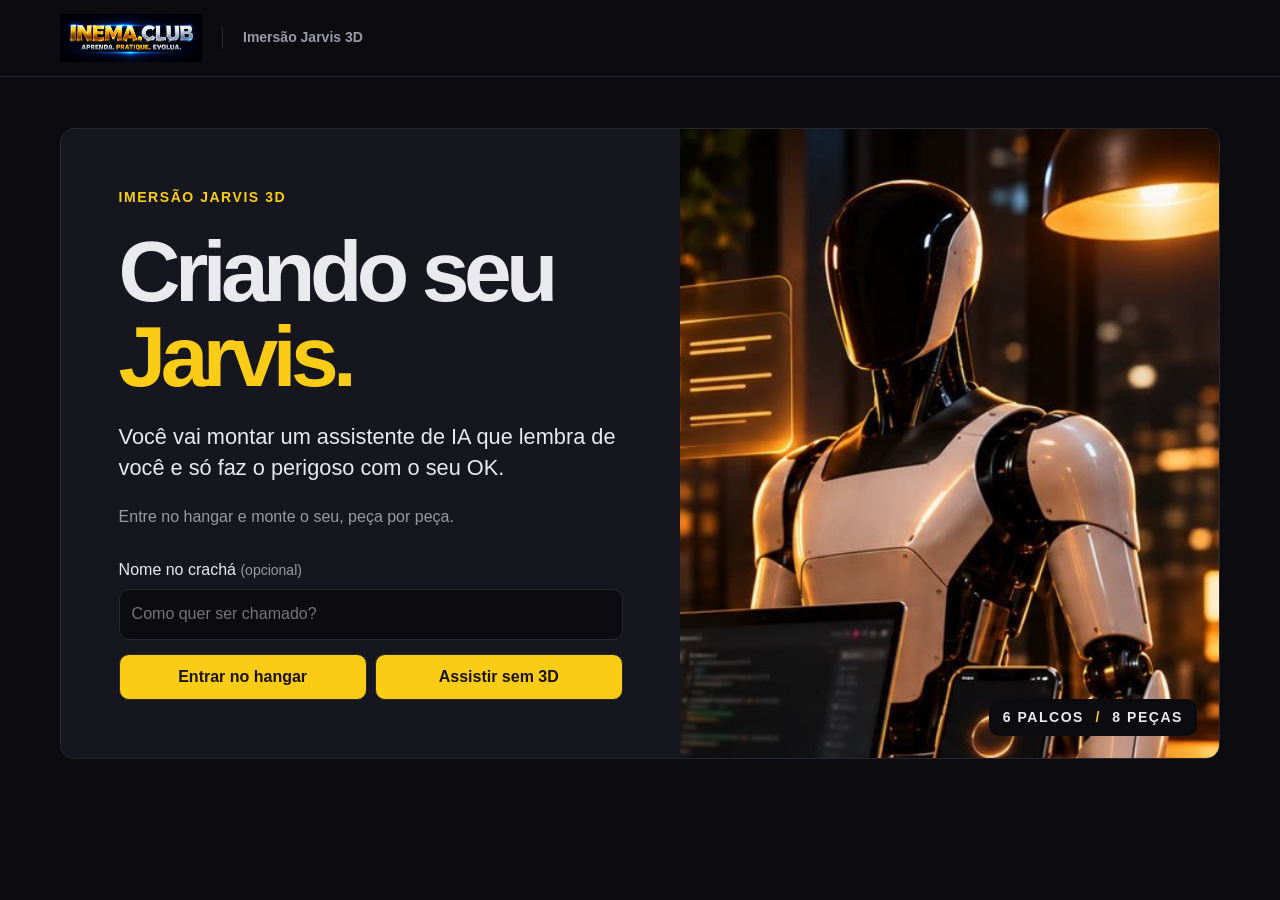
==== index.html @ d7c0c291 "rodada 2: primeira versão do hangar e revisão no navegador Co-Authored-By: Claude Opus 5.5 <noreply@" ====
<!doctype html>
<html lang="pt-BR">
<head>
<meta charset="utf-8"><meta name="viewport" content="width=device-width, initial-scale=1">
<title>Imersão Jarvis 3D · INEMA.CLUB</title>
<link rel="stylesheet" href="./src/estilo.css">
<script type="module" src="./src/interface.js"></script>
</head>
<body>
<header><div class="barra"><img src="./marca/logo-inema-club-horizontal.png" alt="INEMA.CLUB"><span>Imersão Jarvis 3D</span><span id="cracha" hidden></span></div></header>
<main>
<p id="aviso" role="status" hidden></p>
<section id="entrada" class="hero">
<div class="convite"><p class="rotulo">Imersão Jarvis 3D</p>
<h1>Criando seu <em>Jarvis.</em></h1>
<p class="lead" id="promessa"></p><p>Entre no hangar e monte o seu, peça por peça.</p>
<form id="acesso"><label for="nome">Nome no crachá <small>(opcional)</small></label>
<input id="nome" maxlength="60" autocomplete="given-name" placeholder="Como quer ser chamado?">
<div class="acoes"><button value="3d" disabled>Entrar no hangar</button><button value="sem-3d" disabled>Assistir sem 3D</button></div></form>
</div><div class="foto" role="img" aria-label="Jarvis de visor preto na bancada de montagem"><div class="legenda">6 palcos <b> / </b> 8 peças</div></div>
</section>
<section id="evento" hidden>
<div class="cab"><div><p class="rotulo">Criando seu Jarvis</p><h1 id="tituloModo" tabindex="-1">Hangar</h1></div><button id="trocar"></button></div>
<p id="fala"></p>
<details><summary>Por onde começar</summary><div id="portas"></div></details>
<div id="hangar" hidden><div id="cena"></div><div id="toque" role="group" aria-label="Caminhar"></div>
<p>Use WASD ou as setas para andar. Arraste para olhar ao redor. Toque no piso para caminhar ou num palco para abrir a sessão.</p></div>
<div class="cab"><h2 id="agendaTitulo" tabindex="-1">Agenda</h2><span id="contagem" role="status"></span></div>
<div id="agenda"></div><button id="rever" hidden>Rever o fecho</button>
</section>
<dialog id="painel" aria-labelledby="tituloPainel"><div class="cab"><p class="rotulo" id="contexto"></p><button id="fechar" aria-label="Fechar painel">Fechar</button></div><div id="sessao"></div></dialog>
<noscript>Ative o JavaScript para abrir a programação.</noscript>
</main>
</body></html>
---- src/estilo.css ----
:root{
 color-scheme:dark;--bg:#0c0c10;--card:#16161e;--line:#272730;--txt:#e9e9ee;--mut:#9a9aa6;--amb:#FACC15;--ink:#1a1206;--feito:#a6deb9;--shade:#000a;--clear:transparent;--title:Sora,Arial,sans-serif;--body:Inter,Arial,sans-serif
}
*{box-sizing:border-box}
[hidden]{display:none!important}
body{margin:0;background:var(--bg);color:var(--txt);font:16px/1.55 var(--body)}
header{border-bottom:1px solid var(--line)}
.barra,main{width:min(1160px,92%);margin:auto}
.barra{min-height:76px;display:flex;align-items:center;gap:20px;font-weight:600}
.barra img{width:142px;height:50px;object-fit:contain}
.barra>span:first-of-type{padding-left:20px;border-left:1px solid var(--line);color:var(--mut);font-size:14px}
#cracha{margin-left:auto;overflow-wrap:anywhere}
main{padding:clamp(20px,4vw,64px) 0}
.hero{display:grid;grid-template-columns:1.15fr 1fr;border:1px solid var(--line);background:var(--card);border-radius:14px;overflow:hidden}
.convite{padding:clamp(24px,4.5vw,66px)}
.rotulo,.legenda,.numero{font:600 14px/1.5 var(--title);letter-spacing:.11em;text-transform:uppercase}
.rotulo,.numero,em,a{color:var(--amb)}
.rotulo{margin:0}
h1,h2,h3,button{font-family:var(--title)}
h1,h2,h3{line-height:1.12;margin:.4em 0}
.hero h1{font-size:clamp(48px,6.7vw,94px);letter-spacing:-.065em;line-height:.99;margin:.25em 0}
em{font-style:normal}
.hero em{display:block}
p{color:var(--mut);max-width:72ch}
.lead{color:var(--txt);font-size:clamp(18px,1.7vw,23px);line-height:1.44}
form{margin-top:28px}
small{font-size:14px;color:var(--mut)}
input,button{border:1px solid var(--line);border-radius:10px;font:inherit}
input{display:block;background:var(--bg);width:100%;padding:12px;color:var(--txt);margin:6px 0 14px}
button{background:var(--card);color:var(--txt);padding:10px 16px;cursor:pointer;font-weight:600;min-height:44px}
button:hover{border-color:var(--amb)}
.acoes{display:flex;gap:8px;flex-wrap:wrap}
.acoes button,#marcar{background:var(--amb);color:var(--ink);flex:1}
:focus-visible{outline:3px solid var(--amb);outline-offset:3px}
.foto{position:relative;min-height:280px;background:var(--bg) url('../fonte/assets/criando-seu-jarvis.jpg') right top/auto max(100%,min(76vw,960px)) no-repeat}
.legenda{position:absolute;bottom:22px;right:22px;background:var(--bg);padding:8px 14px;border-radius:10px}
.legenda b{color:var(--amb);padding:0 6px}
.cab,.etapa{display:flex;align-items:center;justify-content:space-between;gap:12px;flex-wrap:wrap}
#evento h1{font-size:clamp(34px,5vw,60px);letter-spacing:-.05em}
#cena{height:clamp(320px,62vh,680px);background:var(--card);border-radius:14px;overflow:hidden}
canvas{display:block;width:100%;height:100%;touch-action:none}
#toque{display:flex;gap:6px;margin-top:8px}
#toque button{touch-action:none}
@media(hover:hover) and (pointer:fine){#toque{display:none}}
#agenda{display:grid;grid-template-columns:repeat(auto-fit,minmax(min(100%,310px),1fr));gap:12px;margin:14px 0}
article,dialog{border:1px solid var(--line);background:var(--card);border-radius:14px;padding:22px}
article{display:grid;align-content:space-between;gap:12px}
article button{justify-self:start}
.feita{color:var(--feito)}
dialog{width:min(640px,94%);max-height:88dvh;color:var(--txt);overflow:auto}
dialog::backdrop{background:var(--shade)}
dialog h2{font-size:clamp(26px,4vw,36px)}
dialog h3{margin-top:1.25em}
dialog p{margin:.5em 0 1em}
dialog iframe{border:0;width:100%;aspect-ratio:16/9}
#aviso{border-left:3px solid var(--amb);padding-left:12px}
@media(max-width:720px){.hero{grid-template-columns:1fr}.foto{min-height:235px;background-size:auto 170%;background-position:right 12%}.convite{padding:24px}.barra{gap:8px}.barra img{width:112px}.barra>span:first-of-type{padding-left:8px}.barra:has(#cracha:not([hidden]))>span:first-of-type{display:none}}
details{margin:18px 0;border-block:1px solid var(--line);padding:12px 0}
summary{cursor:pointer;color:var(--txt);font-weight:600}
#portas{padding:16px}
#portas h3:not(:first-child){margin-top:22px}
#portas p{margin:4px 0}
#sessao>button,#sessao>a{display:block;margin-block:12px}
@media(max-width:720px){.foto{background-size:auto max(175%,130vw)}}
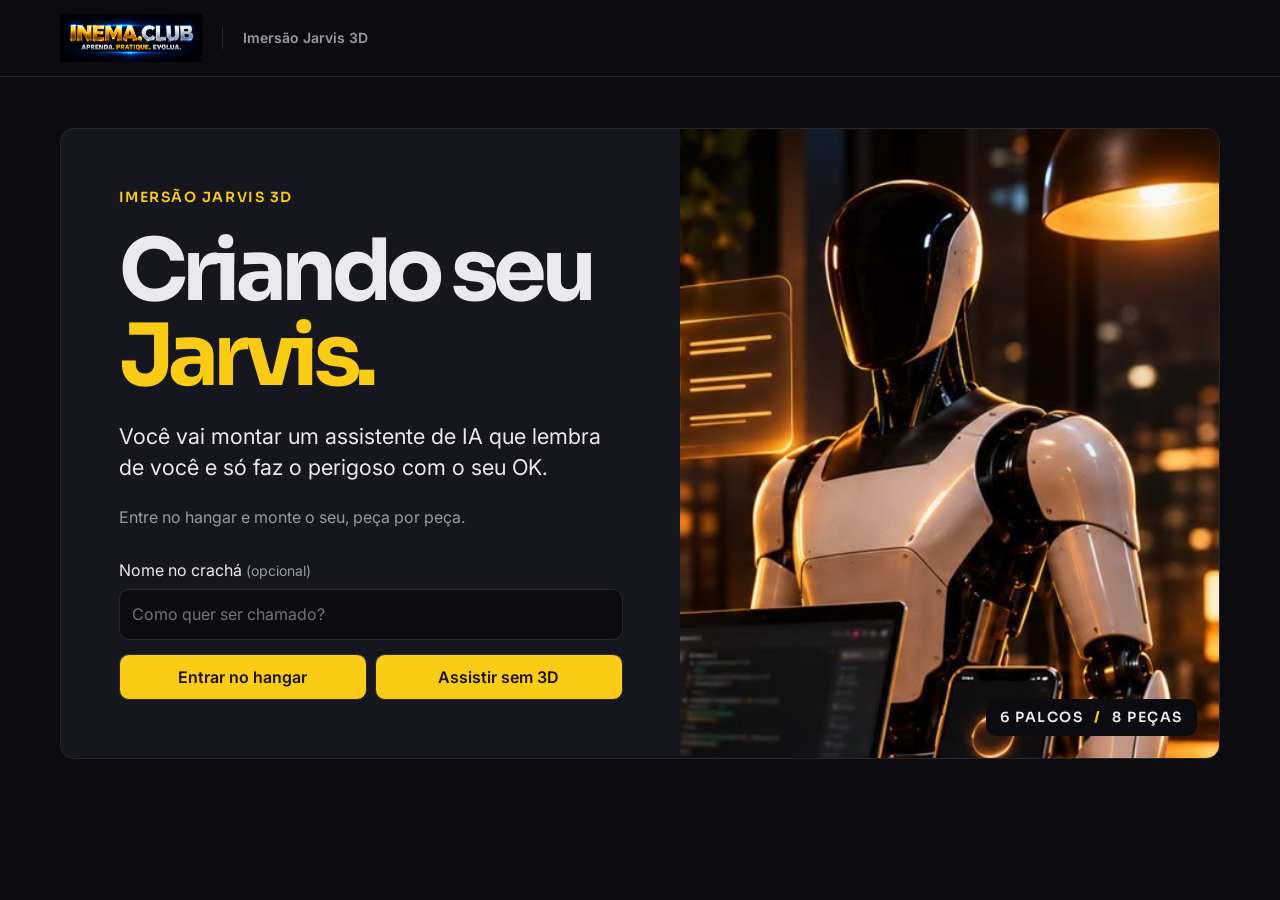
==== commit 1012d4c7: "rodada 3: imersão em tela cheia, painel lateral e revisão Co-Authored-By: Claude Opus 5.5 <noreply@a" ====
--- a/index.html
+++ b/index.html
@@ -3,11 +3,14 @@
 <head>
 <meta charset="utf-8"><meta name="viewport" content="width=device-width, initial-scale=1">
 <title>Imersão Jarvis 3D · INEMA.CLUB</title>
+<link rel="preconnect" href="https://fonts.googleapis.com">
+<link rel="preconnect" href="https://fonts.gstatic.com" crossorigin>
+<link rel="stylesheet" href="https://fonts.googleapis.com/css2?family=Inter:wght@400;600&amp;family=Sora:wght@600;700&amp;display=swap">
 <link rel="stylesheet" href="./src/estilo.css">
 <script type="module" src="./src/interface.js"></script>
 </head>
 <body>
-<header><div class="barra"><img src="./marca/logo-inema-club-horizontal.png" alt="INEMA.CLUB"><span>Imersão Jarvis 3D</span><span id="cracha" hidden></span></div></header>
+<header><div class="barra"><img src="./marca/logo-inema-club-horizontal.png" alt="INEMA.CLUB"><span>Imersão Jarvis 3D</span><span id="cracha" hidden></span><span id="placar" hidden></span><button id="menu" hidden>Agenda</button></div></header>
 <main>
 <p id="aviso" role="status" hidden></p>
 <section id="entrada" class="hero">
@@ -17,16 +20,20 @@
 <form id="acesso"><label for="nome">Nome no crachá <small>(opcional)</small></label>
 <input id="nome" maxlength="60" autocomplete="given-name" placeholder="Como quer ser chamado?">
 <div class="acoes"><button value="3d" disabled>Entrar no hangar</button><button value="sem-3d" disabled>Assistir sem 3D</button></div></form>
+<button id="reiniciar" hidden>Recomeçar</button>
+<div id="confirmacao" hidden><p>Apagar o progresso e recomeçar?</p><button id="cancelar">Cancelar</button> <button id="zerar">Sim, recomeçar</button></div>
 </div><div class="foto" role="img" aria-label="Jarvis de visor preto na bancada de montagem"><div class="legenda">6 palcos <b> / </b> 8 peças</div></div>
 </section>
 <section id="evento" hidden>
-<div class="cab"><div><p class="rotulo">Criando seu Jarvis</p><h1 id="tituloModo" tabindex="-1">Hangar</h1></div><button id="trocar"></button></div>
+<div id="programacao"><div class="cab"><div><p class="rotulo">Criando seu Jarvis</p><h1 id="tituloModo" tabindex="-1">Hangar</h1></div><button id="trocar"></button></div>
 <p id="fala"></p>
 <details><summary>Por onde começar</summary><div id="portas"></div></details>
-<div id="hangar" hidden><div id="cena"></div><div id="toque" role="group" aria-label="Caminhar"></div>
-<p>Use WASD ou as setas para andar. Arraste para olhar ao redor. Toque no piso para caminhar ou num palco para abrir a sessão.</p></div>
 <div class="cab"><h2 id="agendaTitulo" tabindex="-1">Agenda</h2><span id="contagem" role="status"></span></div>
-<div id="agenda"></div><button id="rever" hidden>Rever o fecho</button>
+<div id="agenda"></div><button id="rever" hidden>Rever o fecho</button><h2>Peças do Jarvis</h2><ul id="pecas"></ul></div>
+<div id="hangar" hidden><div id="cena"></div><div id="toque" aria-label="Joystick para caminhar"></div>
+<div id="rodape"><div id="legenda"><p id="abertura"></p><button id="dispensar" aria-label="Fechar legenda">×</button></div>
+<p id="dica">WASD ou setas para andar. Arraste para olhar.</p><div id="encaixe" role="status"></div>
+<button id="proximo">Ir ao próximo palco</button></div></div>
 </section>
 <dialog id="painel" aria-labelledby="tituloPainel"><div class="cab"><p class="rotulo" id="contexto"></p><button id="fechar" aria-label="Fechar painel">Fechar</button></div><div id="sessao"></div></dialog>
 <noscript>Ative o JavaScript para abrir a programação.</noscript>
--- a/src/estilo.css
+++ b/src/estilo.css
@@ -62,3 +62,48 @@
 #portas p{margin:4px 0}
 #sessao>button,#sessao>a{display:block;margin-block:12px}
 @media(max-width:720px){.foto{background-size:auto max(175%,130vw)}}
+
+#tituloPainel:focus,#tituloModo:focus{outline:none}
+#reiniciar{border:0;background:transparent;text-decoration:underline;color:var(--mut)}
+.retomar button[value="sem-3d"]{background:var(--card);color:var(--txt)}
+#agenda:has(#sessao){align-items:start}
+article:has(#sessao){grid-column:1/-1}
+#sessao{min-width:0;overflow-wrap:anywhere}
+#sessao iframe{width:100%;aspect-ratio:16/9;border:0}
+#sessao article+article{margin-top:10px}
+#pecas{padding-left:1.25em;color:var(--mut)}
+body.imersivo{height:100dvh;overflow:hidden}
+.imersivo main{padding:0;width:100%}
+.imersivo header{position:fixed;inset:0 0 auto;z-index:2;border:0;pointer-events:none}
+.imersivo .barra{min-height:0;width:100%;padding:14px clamp(10px,2vw,32px);gap:8px}
+.imersivo .barra img{width:96px;background:var(--shade);border-radius:10px;padding:5px}
+.imersivo .barra>span:first-of-type{display:none}
+.imersivo #cracha,.imersivo #placar{padding:7px 12px;background:var(--bg);border-radius:10px;font-size:14px}
+.imersivo #cracha{max-width:26vw;overflow:hidden;text-overflow:ellipsis;white-space:nowrap}
+#menu{pointer-events:auto}
+#hangar,#cena{position:fixed;inset:0;width:100%;height:100dvh;border-radius:0}
+#rodape{position:absolute;bottom:max(16px,env(safe-area-inset-bottom));left:50%;transform:translateX(-50%);width:min(620px,92%);display:grid;justify-items:center;gap:8px;pointer-events:none}
+#rodape button,#legenda{pointer-events:auto}
+#legenda,#dica,#encaixe:not(:empty){background:var(--bg);border-radius:10px;padding:8px 14px;color:var(--txt);font-size:14px;margin:0}
+#legenda{display:flex;align-items:flex-start;gap:12px}
+#legenda p{color:var(--txt);margin:4px 0}
+#dispensar{padding:0;width:44px;flex-shrink:0}
+#encaixe:empty{display:none}
+#proximo{background:var(--amb);color:var(--ink)}
+#toque{display:none}
+dialog{position:fixed;inset:12px 12px 12px auto;margin:0;width:min(440px,94%);height:calc(100dvh - 24px);max-height:none;overscroll-behavior:contain}
+dialog::backdrop{background:transparent}
+dialog .cab{margin-bottom:20px}
+@media(pointer:coarse),(hover:none){
+ #toque{display:grid;place-items:center;position:absolute;left:12px;bottom:max(16px,env(safe-area-inset-bottom));width:86px;height:86px;border:1px solid var(--mut);border-radius:50%;background:var(--shade);touch-action:none}
+ #toque span{width:32px;height:32px;border-radius:50%;background:var(--mut);pointer-events:none}
+ #rodape{left:110px;right:12px;transform:none;width:auto}
+}
+@media(max-width:720px){
+ dialog{inset:auto 0 0;width:100%;max-width:none;height:auto;max-height:70dvh;border-radius:14px 14px 0 0}
+ .imersivo .barra{gap:4px;padding:8px}
+ .imersivo .barra img{width:58px;height:38px}
+ .imersivo #cracha,.imersivo #placar{padding:5px 6px}
+ #menu{padding:8px}
+ #rodape{gap:4px}
+}
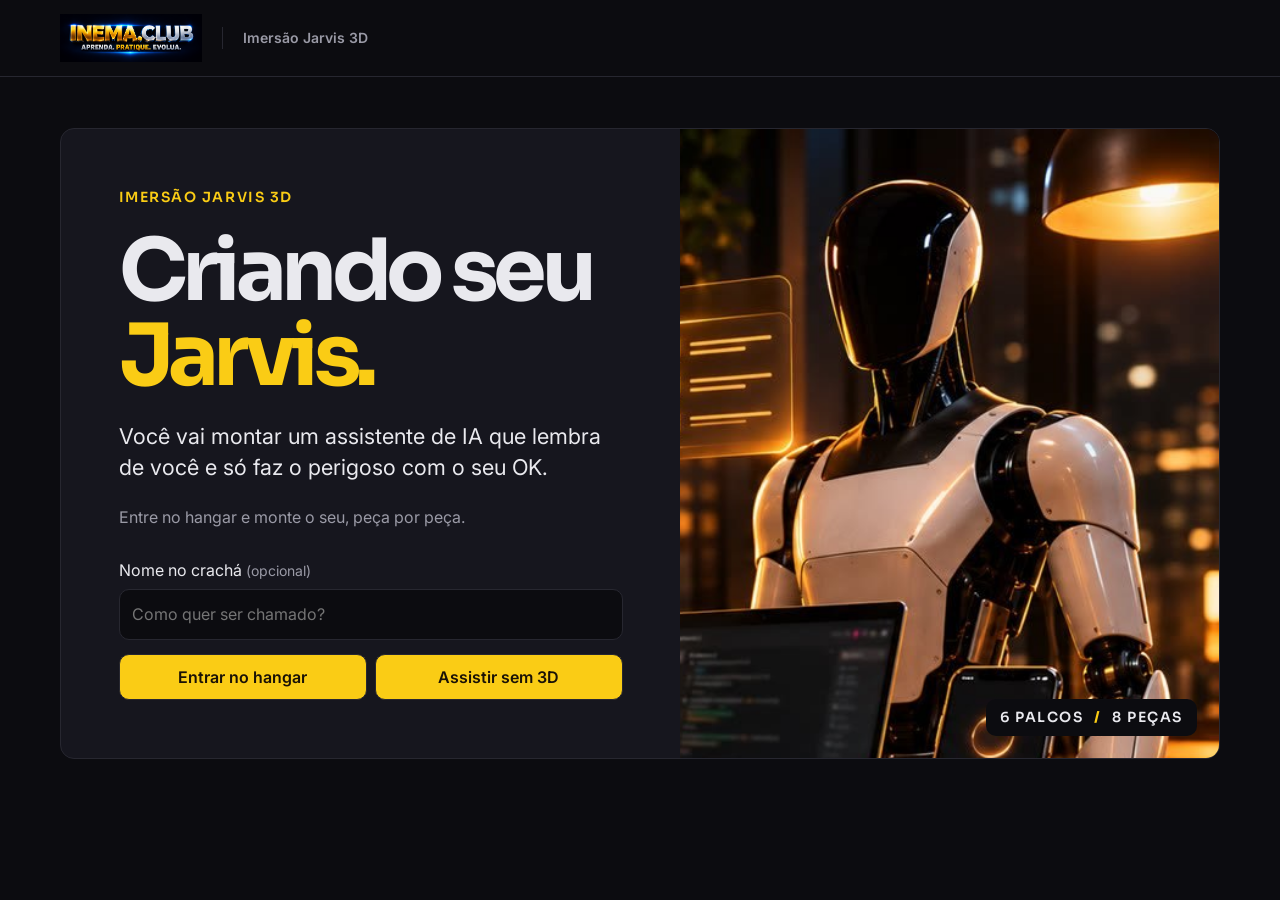
==== commit b325cb60: "rodada 4: acabamento do robô, luz e enquadramento Co-Authored-By: Claude Opus 5.5 <noreply@anthropic" ====
--- a/index.html
+++ b/index.html
@@ -35,7 +35,7 @@
 <p id="dica">WASD ou setas para andar. Arraste para olhar.</p><div id="encaixe" role="status"></div>
 <button id="proximo">Ir ao próximo palco</button></div></div>
 </section>
-<dialog id="painel" aria-labelledby="tituloPainel"><div class="cab"><p class="rotulo" id="contexto"></p><button id="fechar" aria-label="Fechar painel">Fechar</button></div><div id="sessao"></div></dialog>
+<dialog id="painel" aria-labelledby="tituloPainel"><div class="cab"><p class="rotulo" id="contexto"></p><button id="fechar" aria-label="Fechar painel">Fechar</button></div><div id="sessao"></div><footer id="acoesPalco"></footer></dialog>
 <noscript>Ative o JavaScript para abrir a programação.</noscript>
 </main>
 </body></html>
--- a/src/estilo.css
+++ b/src/estilo.css
@@ -107,3 +107,14 @@
  #menu{padding:8px}
  #rodape{gap:4px}
 }
+dialog[open]{display:flex;flex-direction:column;overflow:hidden}
+dialog .cab{flex:none}
+dialog #sessao{flex:1 1 auto;min-height:0;overflow-y:auto;overscroll-behavior:contain;padding:4px}
+#acoesPalco:empty{display:none}
+#acoesPalco{flex:none;margin-top:12px;padding-top:12px;border-top:1px solid var(--line)}
+#acoesPalco button{width:100%}
+body:has(dialog[open]) #proximo{display:none}
+@media(max-width:720px){
+ dialog[open]{height:62dvh;padding:14px 16px max(14px,env(safe-area-inset-bottom))}
+ dialog .cab{margin-bottom:8px}
+}
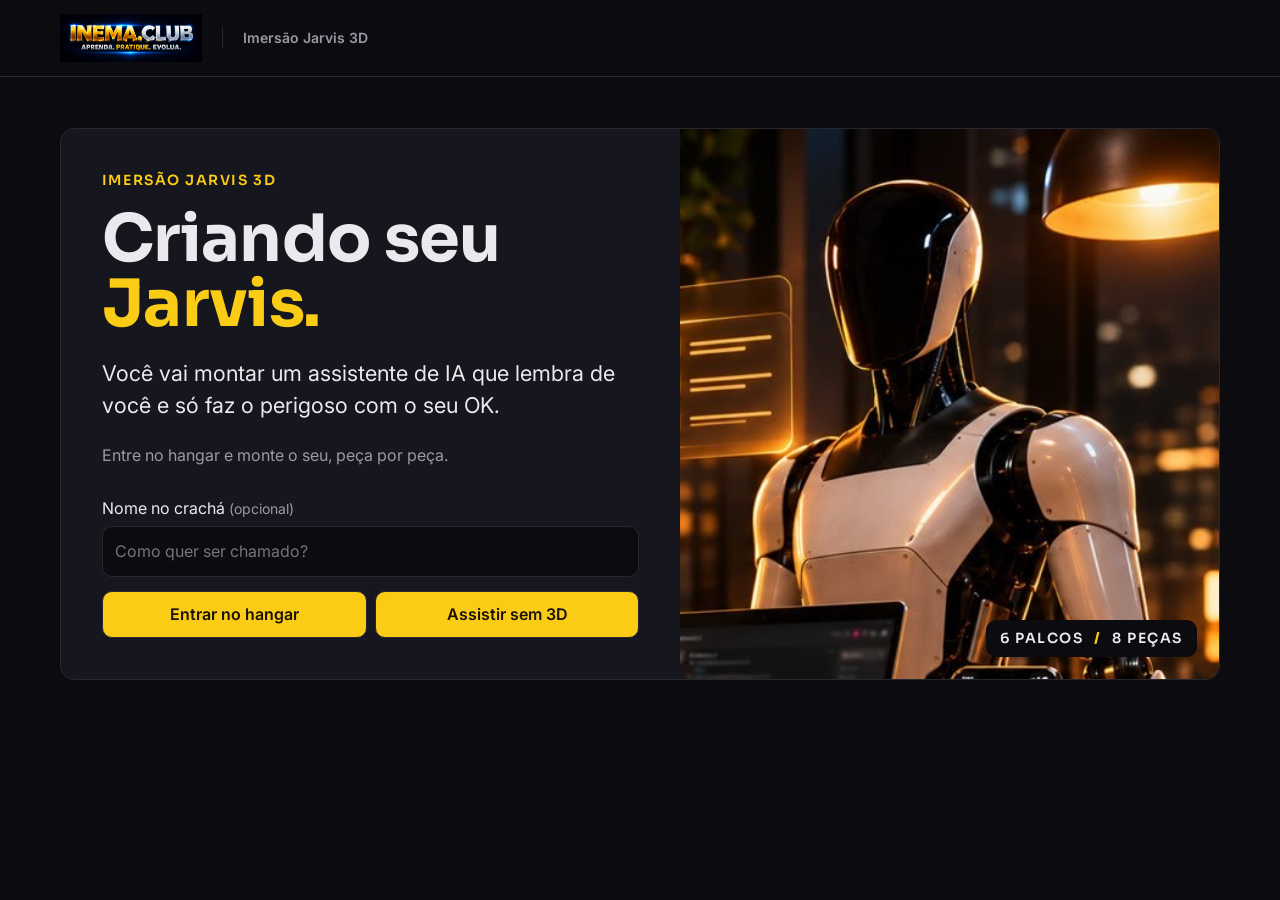
==== commit 7b7481b7: "rodada 5: página do processo e verificação final Co-Authored-By: Claude Opus 5.5 <noreply@anthropic." ====
--- a/index.html
+++ b/index.html
@@ -29,13 +29,13 @@
 <p id="fala"></p>
 <details><summary>Por onde começar</summary><div id="portas"></div></details>
 <div class="cab"><h2 id="agendaTitulo" tabindex="-1">Agenda</h2><span id="contagem" role="status"></span></div>
-<div id="agenda"></div><button id="rever" hidden>Rever o fecho</button><h2>Peças do Jarvis</h2><ul id="pecas"></ul></div>
+<div id="agenda"></div><small><a href="processo/">Como foi feito</a></small><button id="rever" hidden>Rever o fecho</button><h2>Peças do Jarvis</h2><ul id="pecas"></ul></div>
 <div id="hangar" hidden><div id="cena"></div><div id="toque" aria-label="Joystick para caminhar"></div>
 <div id="rodape"><div id="legenda"><p id="abertura"></p><button id="dispensar" aria-label="Fechar legenda">×</button></div>
 <p id="dica">WASD ou setas para andar. Arraste para olhar.</p><div id="encaixe" role="status"></div>
 <button id="proximo">Ir ao próximo palco</button></div></div>
 </section>
-<dialog id="painel" aria-labelledby="tituloPainel"><div class="cab"><p class="rotulo" id="contexto"></p><button id="fechar" aria-label="Fechar painel">Fechar</button></div><div id="sessao"></div><footer id="acoesPalco"></footer></dialog>
+<dialog id="painel" aria-labelledby="tituloPainel"><div class="cab"><p class="rotulo" id="contexto"></p><button id="fechar" aria-label="Fechar painel">Fechar</button></div><div id="sessao"></div><footer id="acoesPalco"></footer><small id="linkProcesso" hidden><a href="processo/">Como foi feito</a></small></dialog>
 <noscript>Ative o JavaScript para abrir a programação.</noscript>
 </main>
 </body></html>
--- a/src/estilo.css
+++ b/src/estilo.css
@@ -12,13 +12,13 @@
 #cracha{margin-left:auto;overflow-wrap:anywhere}
 main{padding:clamp(20px,4vw,64px) 0}
 .hero{display:grid;grid-template-columns:1.15fr 1fr;border:1px solid var(--line);background:var(--card);border-radius:14px;overflow:hidden}
-.convite{padding:clamp(24px,4.5vw,66px)}
+.convite{padding:clamp(24px,3.2vw,46px)}
 .rotulo,.legenda,.numero{font:600 14px/1.5 var(--title);letter-spacing:.11em;text-transform:uppercase}
 .rotulo,.numero,em,a{color:var(--amb)}
 .rotulo{margin:0}
 h1,h2,h3,button{font-family:var(--title)}
 h1,h2,h3{line-height:1.12;margin:.4em 0}
-.hero h1{font-size:clamp(48px,6.7vw,94px);letter-spacing:-.065em;line-height:.99;margin:.25em 0}
+.hero h1{font-size:clamp(36px,5.1vw,72px);letter-spacing:-.01em;line-height:.99;margin:.25em 0}
 em{font-style:normal}
 .hero em{display:block}
 p{color:var(--mut);max-width:72ch}
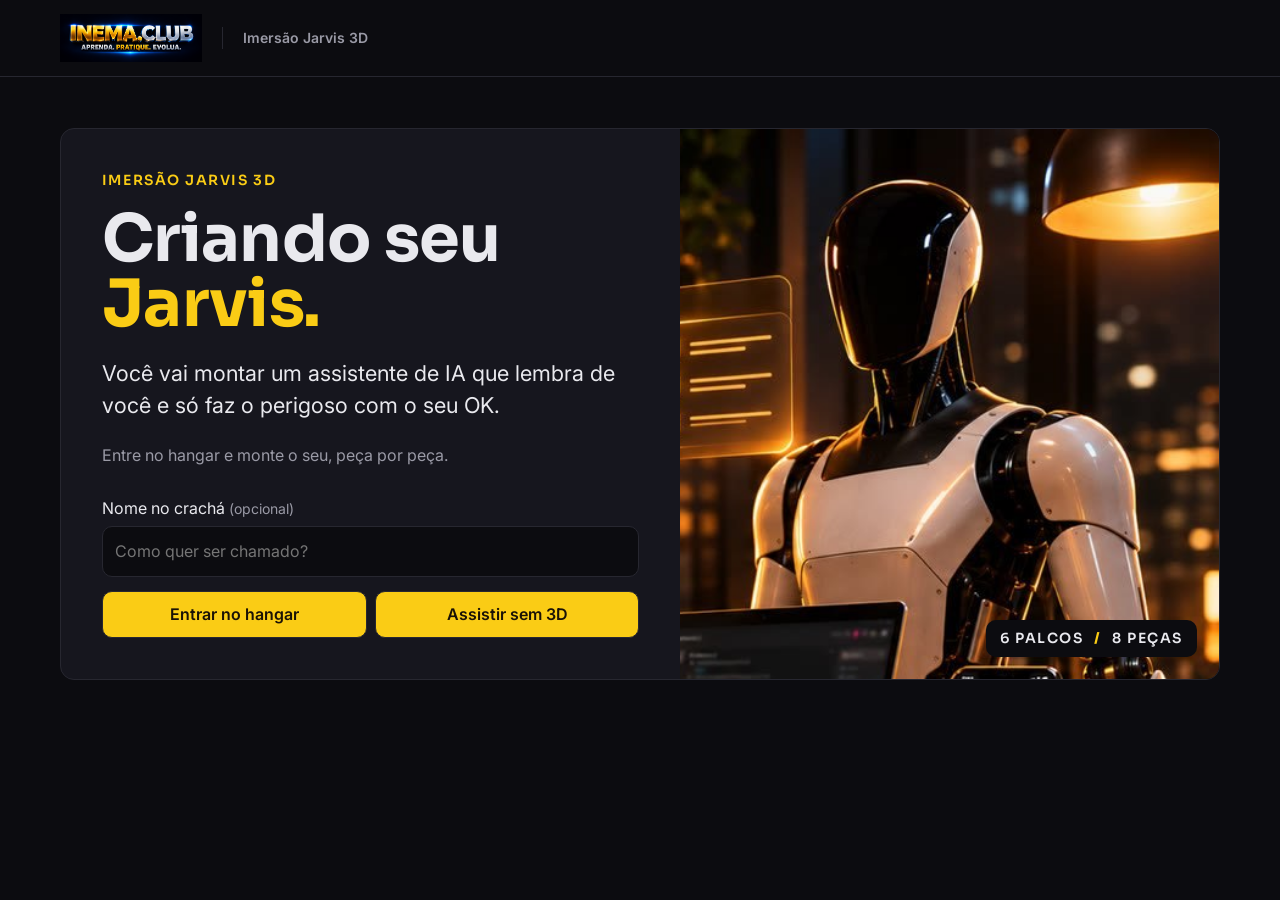
==== commit fe8084e9: "rodada 6: vídeo no telão e revisão Co-Authored-By: Claude Opus 5.5 <noreply@anthropic.com>" ====
--- a/index.html
+++ b/index.html
@@ -35,7 +35,10 @@
 <p id="dica">WASD ou setas para andar. Arraste para olhar.</p><div id="encaixe" role="status"></div>
 <button id="proximo">Ir ao próximo palco</button></div></div>
 </section>
-<dialog id="painel" aria-labelledby="tituloPainel"><div class="cab"><p class="rotulo" id="contexto"></p><button id="fechar" aria-label="Fechar painel">Fechar</button></div><div id="sessao"></div><footer id="acoesPalco"></footer><small id="linkProcesso" hidden><a href="processo/">Como foi feito</a></small></dialog>
+<dialog id="painel" aria-labelledby="tituloPainel"><section id="videoTelao" aria-label="Telão do palco" hidden>
+<div id="capaTelao"><span id="numeroTelao" class="numero"></span><strong id="tituloTelao"></strong><button id="assistirTelao">Assistir no telão</button><span id="materialTelao"></span></div>
+<button id="pararVideo" hidden>Parar vídeo</button></section>
+<div class="cab"><p class="rotulo" id="contexto"></p><button id="agendaSessao">Agenda</button><button id="recolher" aria-expanded="true" aria-controls="sessao acoesPalco">Recolher</button><button id="fechar" aria-label="Fechar painel">Fechar</button></div><div id="sessao"></div><footer id="acoesPalco"></footer><small id="linkProcesso" hidden><a href="processo/">Como foi feito</a></small></dialog>
 <noscript>Ative o JavaScript para abrir a programação.</noscript>
 </main>
 </body></html>
--- a/src/estilo.css
+++ b/src/estilo.css
@@ -118,3 +118,37 @@
  dialog[open]{height:62dvh;padding:14px 16px max(14px,env(safe-area-inset-bottom))}
  dialog .cab{margin-bottom:8px}
 }
+
+#videoTelao{--preto:#000;position:fixed;z-index:1;display:grid;place-items:center;background:var(--preto);container-type:size}
+#videoTelao iframe{grid-area:1/1;width:100%;height:100%;border:0}
+#videoTelao iframe.vertical{width:auto;max-width:100%;aspect-ratio:9/16}
+#capaTelao{display:grid;justify-items:center;align-content:center;text-align:center;padding:2cqh 3cqw;gap:2cqh;width:100%;height:100%;background:var(--card);line-height:1.15}
+#tituloTelao{font:700 clamp(16px,8cqh,48px)/1.08 var(--title)}
+#materialTelao{font-size:clamp(14px,4cqh,20px)}
+#assistirTelao{background:var(--amb);color:var(--ink)}
+#pararVideo{position:absolute;right:4px;top:4px;font-size:14px;padding:4px 8px}
+#painel{z-index:3}
+#recolher{display:none}
+body:has(dialog[open]) :is(#toque,#rodape){visibility:hidden}
+@media(max-width:720px){
+ #painel.sessao3d #recolher{display:block;margin-left:auto}
+ #painel.sessao3d .cab{gap:6px}
+ #painel.recolhido{height:auto}
+ #painel.recolhido .cab{margin:0}
+ #painel.recolhido :is(#sessao,#acoesPalco){display:none}
+ #painel.sessao3d{max-height:calc(100dvh - min(50vw,46dvh) - 68px)}
+}
+@media(min-width:721px) and (max-height:540px){#painel.sessao3d{width:min(38vw,440px)}}
+#agendaSessao{display:none}
+#painel.sessao3d #agendaSessao{display:block}
+@media(max-width:720px),(pointer:coarse) and (orientation:landscape){
+ #painel.sessao3d #agendaSessao{position:fixed;top:8px;right:8px;padding:8px}
+}
+@media(pointer:coarse) and (orientation:landscape){
+ #painel.sessao3d{inset:auto 0 0;width:100%;max-width:none;height:40dvh;border-radius:14px 14px 0 0;padding:6px 14px}
+ #painel.sessao3d .cab{margin:0}
+ #painel.sessao3d #recolher{display:block;margin-left:auto}
+ #painel.sessao3d.recolhido{height:auto}
+ #painel.recolhido :is(#sessao,#acoesPalco){display:none}
+ #painel.sessao3d #acoesPalco{padding:0;margin:0}
+}
